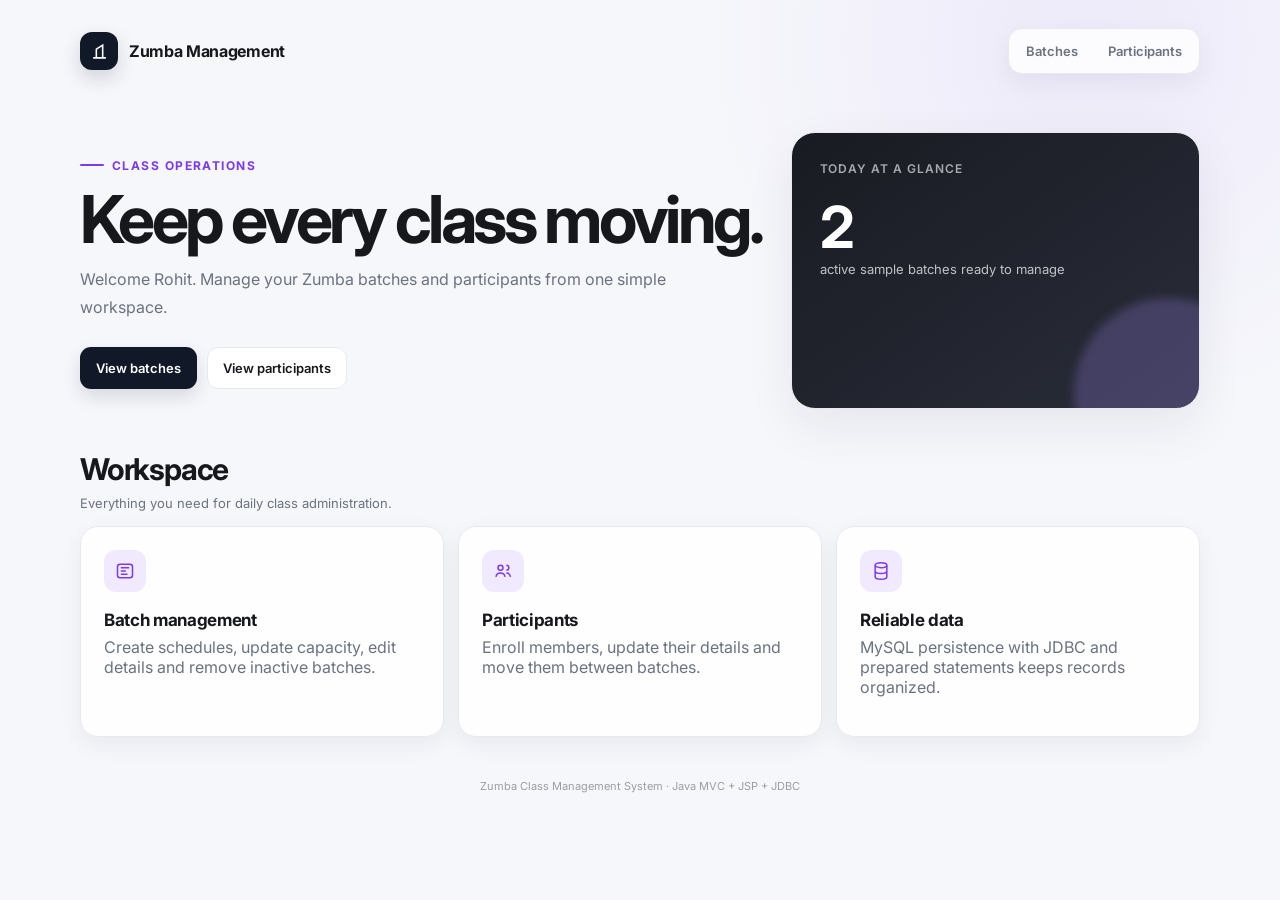
==== src/main/webapp/index.html @ 02ef6f3e "feat: initial commit for FitPulse studio platform" ====
<!DOCTYPE html>
<html lang="en">

<head>
    <meta charset="UTF-8">
    <meta name="viewport" content="width=device-width, initial-scale=1.0">

    <title>Zumba Management</title>

    <link rel="stylesheet" href="css/style.css">
</head>

<body>

<div class="page-shell">

    <header class="topbar">

        <a class="brand" href="index.html">

            <span class="brand-mark" aria-hidden="true">

                <svg viewBox="0 0 24 24"
                     fill="none"
                     stroke="currentColor"
                     stroke-width="2">

                    <path d="M8 20V9l8-5v16M4 20h16M12 8h.01"/>

                </svg>

            </span>

            <span>Zumba Management</span>

        </a>

        <nav class="top-nav">

            <a href="batches?action=list">
                Batches
            </a>

            <a href="participants?action=list">
                Participants
            </a>

        </nav>

    </header>


    <main>

        <section class="hero">

            <div class="hero-copy">

                <div class="eyebrow">
                    Class operations
                </div>

                <h1>
                    Keep every class moving.
                </h1>

                <p class="lead">
                    Welcome Rohit. Manage your Zumba batches
                    and participants from one simple workspace.
                </p>

                <div class="actions-row">

                    <a class="btn btn-primary"
                       href="batches?action=list">

                        View batches

                    </a>

                    <a class="btn btn-secondary"
                       href="participants?action=list">

                        View participants

                    </a>

                </div>

            </div>


            <div class="hero-card">

                <div class="mini-label">
                    Today at a glance
                </div>

                <div class="hero-number">
                    2
                </div>

                <p class="hero-note">
                    active sample batches ready to manage
                </p>

            </div>

        </section>


        <div class="section-title">

            <div>

                <h2>
                    Workspace
                </h2>

                <p>
                    Everything you need for daily class administration.
                </p>

            </div>

        </div>


        <section class="card-grid">

            <a class="card"
               href="batches?action=list"
               style="text-decoration:none;">

                <div class="card-icon">

                    <svg viewBox="0 0 24 24"
                         fill="none"
                         stroke="currentColor"
                         stroke-width="1.8">

                        <rect x="3"
                              y="4"
                              width="18"
                              height="16"
                              rx="3"/>

                        <path d="M7 8h10M7 12h6M7 16h8"/>

                    </svg>

                </div>

                <h3>
                    Batch management
                </h3>

                <p class="muted">
                    Create schedules, update capacity,
                    edit details and remove inactive batches.
                </p>

            </a>


            <a class="card"
               href="participants?action=list"
               style="text-decoration:none;">

                <div class="card-icon">

                    <svg viewBox="0 0 24 24"
                         fill="none"
                         stroke="currentColor"
                         stroke-width="1.8">

                        <circle cx="9"
                                cy="8"
                                r="3"/>

                        <path d="M3.5 19c.6-3 2.5-4.5 5.5-4.5s4.9 1.5 5.5 4.5M16 11a3 3 0 1 0 0-6M16 14.5c2.8 0 4.5 1.4 5 4.5"/>

                    </svg>

                </div>

                <h3>
                    Participants
                </h3>

                <p class="muted">
                    Enroll members, update their details
                    and move them between batches.
                </p>

            </a>


            <div class="card">

                <div class="card-icon">

                    <svg viewBox="0 0 24 24"
                         fill="none"
                         stroke="currentColor"
                         stroke-width="1.8">

                        <ellipse cx="12"
                                 cy="5"
                                 rx="7"
                                 ry="3"/>

                        <path d="M5 5v7c0 1.7 3.1 3 7 3s7-1.3 7-3V5M5 12v7c0 1.7 3.1 3 7 3s7-1.3 7-3v-7"/>

                    </svg>

                </div>

                <h3>
                    Reliable data
                </h3>

                <p class="muted">
                    MySQL persistence with JDBC and
                    prepared statements keeps records organized.
                </p>

            </div>

        </section>

    </main>


    <footer class="footer">
        Zumba Class Management System · Java MVC + JSP + JDBC
    </footer>

</div>

</body>

</html>
---- src/main/webapp/css/style.css ----
@import url('https://fonts.googleapis.com/css2?family=Inter:wght@400;500;600;700&display=swap');

:root {
    --bg: #f6f7fb;
    --surface: #ffffff;
    --surface-soft: #fbfbfd;
    --text: #17181c;
    --muted: #6b7280;
    --line: #e8e9ee;
    --primary: #111827;
    --primary-hover: #2b3342;
    --accent: #7c3aed;
    --accent-soft: #f1eaff;
    --success: #15803d;
    --success-soft: #eaf8ef;
    --danger: #dc2626;
    --danger-soft: #fff0f0;
    --shadow: 0 18px 50px rgba(17, 24, 39, 0.07);
    --shadow-sm: 0 8px 24px rgba(17, 24, 39, 0.06);
    --radius: 18px;
}

* {
    box-sizing: border-box;
}

html {
    scroll-behavior: smooth;
}

body {
    margin: 0;
    min-height: 100vh;
    font-family: Inter, -apple-system, BlinkMacSystemFont, "Segoe UI", sans-serif;
    color: var(--text);
    background:
        radial-gradient(
            circle at 85% 5%,
            rgba(124, 58, 237, 0.07),
            transparent 28%
        ),
        var(--bg);
    -webkit-font-smoothing: antialiased;
}

a {
    color: inherit;
}

.page-shell {
    width: min(1120px, calc(100% - 40px));
    margin: 0 auto;
    padding: 28px 0 60px;
    animation: pageIn .45s ease both;
}

@keyframes pageIn {
    from {
        opacity: 0;
        transform: translateY(8px);
    }

    to {
        opacity: 1;
        transform: translateY(0);
    }
}

/* ---------- TOP BAR ---------- */

.topbar {
    display: flex;
    align-items: center;
    justify-content: space-between;
    gap: 20px;
    margin-bottom: 58px;
}

.brand {
    display: inline-flex;
    align-items: center;
    gap: 11px;
    text-decoration: none;
    font-weight: 700;
    letter-spacing: -0.02em;
}

.brand-mark {
    width: 38px;
    height: 38px;
    display: grid;
    place-items: center;
    border-radius: 12px;
    color: #fff;
    background: var(--primary);
    box-shadow: 0 8px 20px rgba(17, 24, 39, .16);
}

.brand-mark svg {
    width: 19px;
    height: 19px;
}

.top-nav {
    display: flex;
    align-items: center;
    gap: 6px;
    padding: 5px;
    border: 1px solid var(--line);
    background: rgba(255,255,255,.82);
    border-radius: 14px;
    box-shadow: var(--shadow-sm);
}

.top-nav a {
    text-decoration: none;
    color: var(--muted);
    font-size: 13px;
    font-weight: 600;
    padding: 9px 12px;
    border-radius: 10px;
    transition:
        .2s ease;
}

.top-nav a:hover {
    color: var(--text);
    background: var(--surface-soft);
    transform: translateY(-1px);
}

/* ---------- HERO ---------- */

.hero {
    display: grid;
    grid-template-columns: 1.25fr .75fr;
    gap: 28px;
    align-items: stretch;
    margin-bottom: 26px;
}

.hero-copy {
    padding: 18px 0 20px;
}

.eyebrow {
    display: inline-flex;
    align-items: center;
    gap: 8px;
    color: var(--accent);
    font-size: 12px;
    font-weight: 700;
    text-transform: uppercase;
    letter-spacing: .12em;
    margin-bottom: 14px;
}

.eyebrow::before {
    content: "";
    width: 24px;
    height: 2px;
    border-radius: 999px;
    background: currentColor;
}

h1,
h2,
h3,
p {
    margin-top: 0;
}

h1 {
    max-width: 720px;
    margin-bottom: 14px;
    font-size: clamp(38px, 6vw, 66px);
    line-height: .98;
    letter-spacing: -0.055em;
    font-weight: 700;
}

h2 {
    margin-bottom: 8px;
    font-size: 30px;
    letter-spacing: -0.04em;
}

h3 {
    margin-bottom: 7px;
    font-size: 17px;
    letter-spacing: -0.02em;
}

.lead {
    max-width: 650px;
    margin-bottom: 26px;
    color: var(--muted);
    font-size: 16px;
    line-height: 1.75;
}

.hero-card {
    position: relative;
    overflow: hidden;
    min-height: 270px;
    padding: 28px;
    border: 1px solid var(--line);
    border-radius: 24px;
    background: linear-gradient(145deg, #191b22, #292d39);
    color: #fff;
    box-shadow: var(--shadow);
}

.hero-card::after {
    content: "";
    position: absolute;
    width: 190px;
    height: 190px;
    right: -65px;
    bottom: -80px;
    border-radius: 50%;
    background: rgba(167, 139, 250, .24);
    filter: blur(5px);
}

.hero-card .mini-label {
    color: rgba(255,255,255,.62);
    font-size: 12px;
    font-weight: 600;
    text-transform: uppercase;
    letter-spacing: .08em;
}

.hero-card .hero-number {
    margin: 22px 0 5px;
    font-size: 58px;
    line-height: 1;
    letter-spacing: -.06em;
    font-weight: 700;
}

.hero-card .hero-note {
    margin: 0;
    color: rgba(255,255,255,.72);
    font-size: 13px;
}

/* ---------- BUTTONS ---------- */

.actions-row {
    display: flex;
    flex-wrap: wrap;
    gap: 10px;
}

.btn {
    display: inline-flex;
    align-items: center;
    justify-content: center;
    gap: 8px;
    min-height: 42px;
    padding: 10px 15px;
    border: 1px solid transparent;
    border-radius: 11px;
    font: inherit;
    font-size: 13px;
    font-weight: 600;
    text-decoration: none;
    cursor: pointer;
    transition:
        transform .18s ease,
        box-shadow .18s ease,
        background .18s ease,
        border-color .18s ease;
}

.btn:hover {
    transform: translateY(-2px);
}

.btn:active {
    transform: translateY(0);
}

.btn-primary {
    color: #fff;
    background: var(--primary);
    box-shadow: 0 8px 18px rgba(17,24,39,.13);
}

.btn-primary:hover {
    background: var(--primary-hover);
}

.btn-secondary {
    color: var(--text);
    border-color: var(--line);
    background: var(--surface);
}

.btn-secondary:hover {
    background: var(--surface-soft);
}

.btn-warning {
    color: #6d28d9;
    background: var(--accent-soft);
}

.btn-danger {
    color: var(--danger);
    background: var(--danger-soft);
}

/* ---------- SECTION ---------- */

.section-title {
    display: flex;
    align-items: end;
    justify-content: space-between;
    gap: 20px;
    margin: 42px 0 15px;
}

.section-title p {
    margin: 0;
    color: var(--muted);
    font-size: 13px;
}

.card-grid {
    display: grid;
    grid-template-columns: repeat(3, 1fr);
    gap: 14px;
}

.card {
    position: relative;
    padding: 23px;
    border: 1px solid var(--line);
    border-radius: var(--radius);
    background: rgba(255,255,255,.86);
    box-shadow: var(--shadow-sm);
    transition:
        transform .22s ease,
        box-shadow .22s ease,
        border-color .22s ease;
}

.card:hover {
    transform: translateY(-4px);
    border-color: #d9d9e2;
    box-shadow: var(--shadow);
}

.card-icon {
    width: 42px;
    height: 42px;
    display: grid;
    place-items: center;
    margin-bottom: 18px;
    border-radius: 12px;
    color: var(--accent);
    background: var(--accent-soft);
}

.card-icon svg {
    width: 20px;
    height: 20px;
}

.muted {
    color: var(--muted);
}

/* ---------- PAGE HEADER ---------- */

.page-header {
    display: flex;
    align-items: end;
    justify-content: space-between;
    gap: 20px;
    margin-bottom: 24px;
}

.page-header p {
    margin: 0;
    color: var(--muted);
    line-height: 1.6;
    font-size: 14px;
}

/* ---------- TABLE ---------- */

.surface {
    border: 1px solid var(--line);
    border-radius: var(--radius);
    background: rgba(255,255,255,.92);
    box-shadow: var(--shadow-sm);
}

.table-wrap {
    overflow-x: auto;
    border-radius: var(--radius);
}

table {
    width: 100%;
    min-width: 760px;
    border-collapse: separate;
    border-spacing: 0;
}

th,
td {
    padding: 16px 18px;
    text-align: left;
    border-bottom: 1px solid var(--line);
    font-size: 13px;
}

th {
    color: var(--muted);
    background: var(--surface-soft);
    font-size: 11px;
    font-weight: 700;
    text-transform: uppercase;
    letter-spacing: .08em;
}

tbody tr {
    transition: background .18s ease;
}

tbody tr:hover {
    background: #fafafd;
}

tbody tr:last-child td {
    border-bottom: 0;
}

td {
    color: #343741;
}

td:first-child {
    color: var(--muted);
    font-variant-numeric: tabular-nums;
}

.actions {
    white-space: nowrap;
}

.actions .btn {
    min-height: 34px;
    padding: 7px 10px;
    margin-right: 5px;
    font-size: 12px;
}

/* ---------- STATUS ---------- */

.badge {
    display: inline-flex;
    align-items: center;
    gap: 7px;
    padding: 6px 9px;
    border-radius: 999px;
    background: var(--success-soft);
    color: var(--success);
    font-size: 11px;
    font-weight: 700;
}

.badge::before {
    content: "";
    width: 6px;
    height: 6px;
    border-radius: 50%;
    background: currentColor;
}

/* ---------- EMPTY STATE ---------- */

.empty-state {
    padding: 55px 24px;
    text-align: center;
}

.empty-state .empty-icon {
    width: 48px;
    height: 48px;
    margin: 0 auto 15px;
    display: grid;
    place-items: center;
    border-radius: 14px;
    background: #f0f1f5;
    color: var(--muted);
}

/* ---------- FORMS ---------- */

.form-card {
    width: min(680px, 100%);
    margin: 0 auto;
    padding: 30px;
    border: 1px solid var(--line);
    border-radius: 22px;
    background: rgba(255,255,255,.94);
    box-shadow: var(--shadow);
}

.form-card-header {
    margin-bottom: 26px;
}

.form-card-header p {
    margin: 0;
    color: var(--muted);
    font-size: 13px;
    line-height: 1.6;
}

.form-grid {
    display: grid;
    grid-template-columns: repeat(2, 1fr);
    gap: 18px;
}

.form-group {
    margin-bottom: 18px;
}

.form-group.full {
    grid-column: 1 / -1;
}

label {
    display: block;
    margin-bottom: 8px;
    color: #363943;
    font-size: 12px;
    font-weight: 700;
}

input,
select {
    width: 100%;
    height: 46px;
    padding: 0 13px;
    border: 1px solid #dedfe6;
    border-radius: 11px;
    outline: none;
    color: var(--text);
    background: #fff;
    font: inherit;
    font-size: 13px;
    transition:
        border-color .18s ease,
        box-shadow .18s ease;
}

input::placeholder {
    color: #a1a5af;
}

input:focus,
select:focus {
    border-color: #a78bfa;
    box-shadow: 0 0 0 4px rgba(124,58,237,.10);
}

.form-actions {
    display: flex;
    justify-content: flex-end;
    gap: 9px;
    padding-top: 8px;
}

/* ---------- FOOTER ---------- */

.footer {
    padding-top: 42px;
    color: #9a9da7;
    font-size: 11px;
    text-align: center;
}

/* ---------- RESPONSIVE ---------- */

@media (max-width: 820px) {

    .page-shell {
        width: min(100% - 28px, 680px);
        padding-top: 20px;
    }

    .topbar {
        margin-bottom: 34px;
    }

    .top-nav {
        display: none;
    }

    .hero {
        grid-template-columns: 1fr;
    }

    .hero-card {
        min-height: 220px;
    }

    .card-grid {
        grid-template-columns: 1fr;
    }

    .page-header {
        align-items: flex-start;
        flex-direction: column;
    }

    .form-grid {
        grid-template-columns: 1fr;
    }

    .form-group.full {
        grid-column: auto;
    }

    h1 {
        font-size: 46px;
    }
}

@media (max-width: 520px) {

    .page-shell {
        width: min(100% - 20px, 680px);
    }

    .brand span:last-child {
        display: none;
    }

    .hero-copy {
        padding-top: 0;
    }

    h1 {
        font-size: 40px;
    }

    .form-card {
        padding: 22px;
    }

    .actions-row,
    .form-actions {
        width: 100%;
    }

    .actions-row .btn,
    .form-actions .btn {
        flex: 1;
    }
}

/* Respect accessibility settings */
@media (prefers-reduced-motion: reduce) {

    *,
    *::before {
        scroll-behavior: auto !important;
        animation-duration: .01ms !important;
        transition-duration: .01ms !important;
    }
}
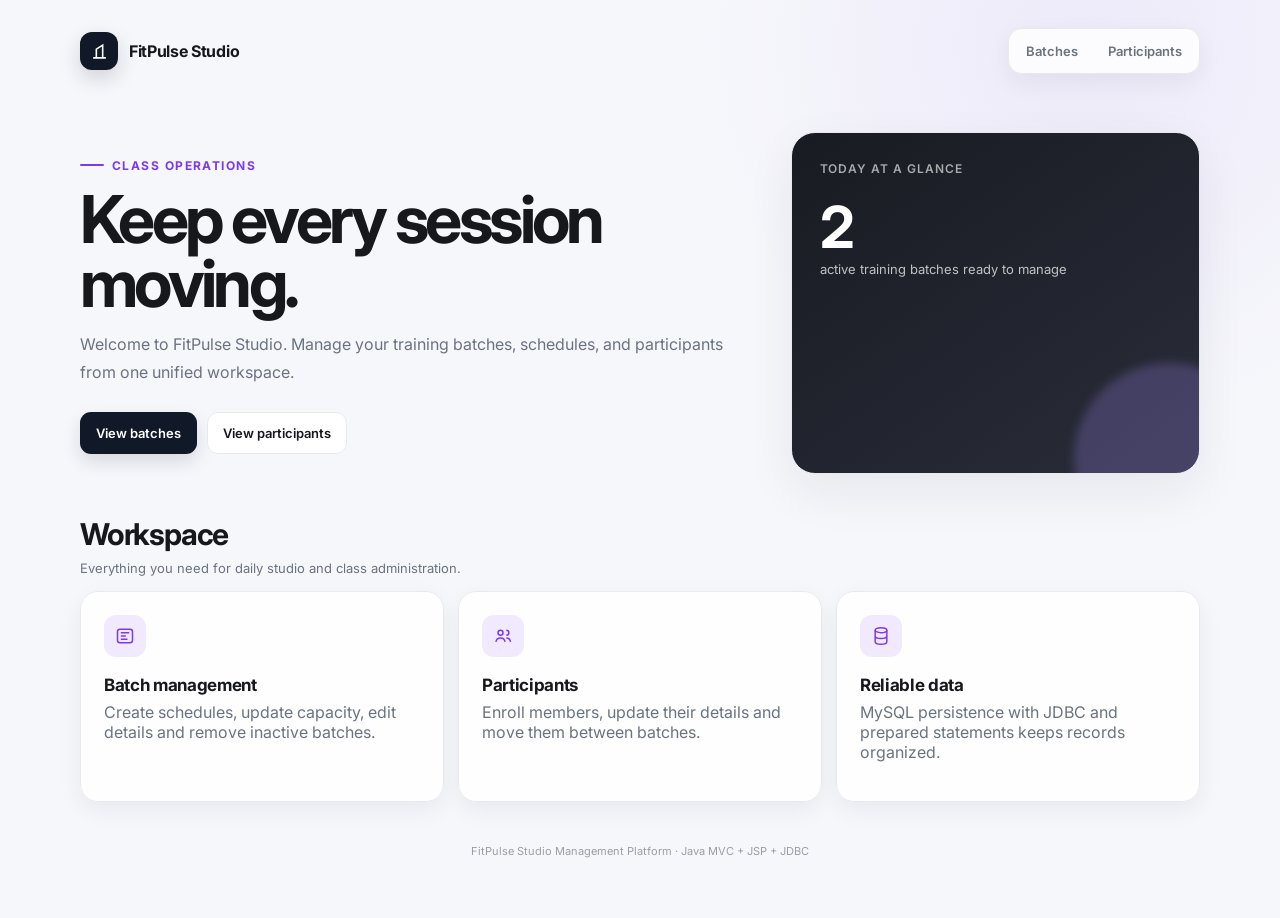
==== commit 171a28f9: "refactor: align UI, metadata, and schema naming with FitPulse platform" ====
--- a/src/main/webapp/index.html
+++ b/src/main/webapp/index.html
@@ -5,7 +5,7 @@
     <meta charset="UTF-8">
     <meta name="viewport" content="width=device-width, initial-scale=1.0">
 
-    <title>Zumba Management</title>
+    <title>FitPulse Studio - Management Portal</title>
 
     <link rel="stylesheet" href="css/style.css">
 </head>
@@ -31,7 +31,7 @@
 
             </span>
 
-            <span>Zumba Management</span>
+            <span>FitPulse Studio</span>
 
         </a>
 
@@ -61,12 +61,12 @@
                 </div>
 
                 <h1>
-                    Keep every class moving.
+                    Keep every session moving.
                 </h1>
 
                 <p class="lead">
-                    Welcome Rohit. Manage your Zumba batches
-                    and participants from one simple workspace.
+                    Welcome to FitPulse Studio. Manage your training batches,
+                    schedules, and participants from one unified workspace.
                 </p>
 
                 <div class="actions-row">
@@ -101,7 +101,7 @@
                 </div>
 
                 <p class="hero-note">
-                    active sample batches ready to manage
+                    active training batches ready to manage
                 </p>
 
             </div>
@@ -118,7 +118,7 @@
                 </h2>
 
                 <p>
-                    Everything you need for daily class administration.
+                    Everything you need for daily studio and class administration.
                 </p>
 
             </div>
@@ -233,7 +233,7 @@
 
 
     <footer class="footer">
-        Zumba Class Management System · Java MVC + JSP + JDBC
+        FitPulse Studio Management Platform · Java MVC + JSP + JDBC
     </footer>
 
 </div>
